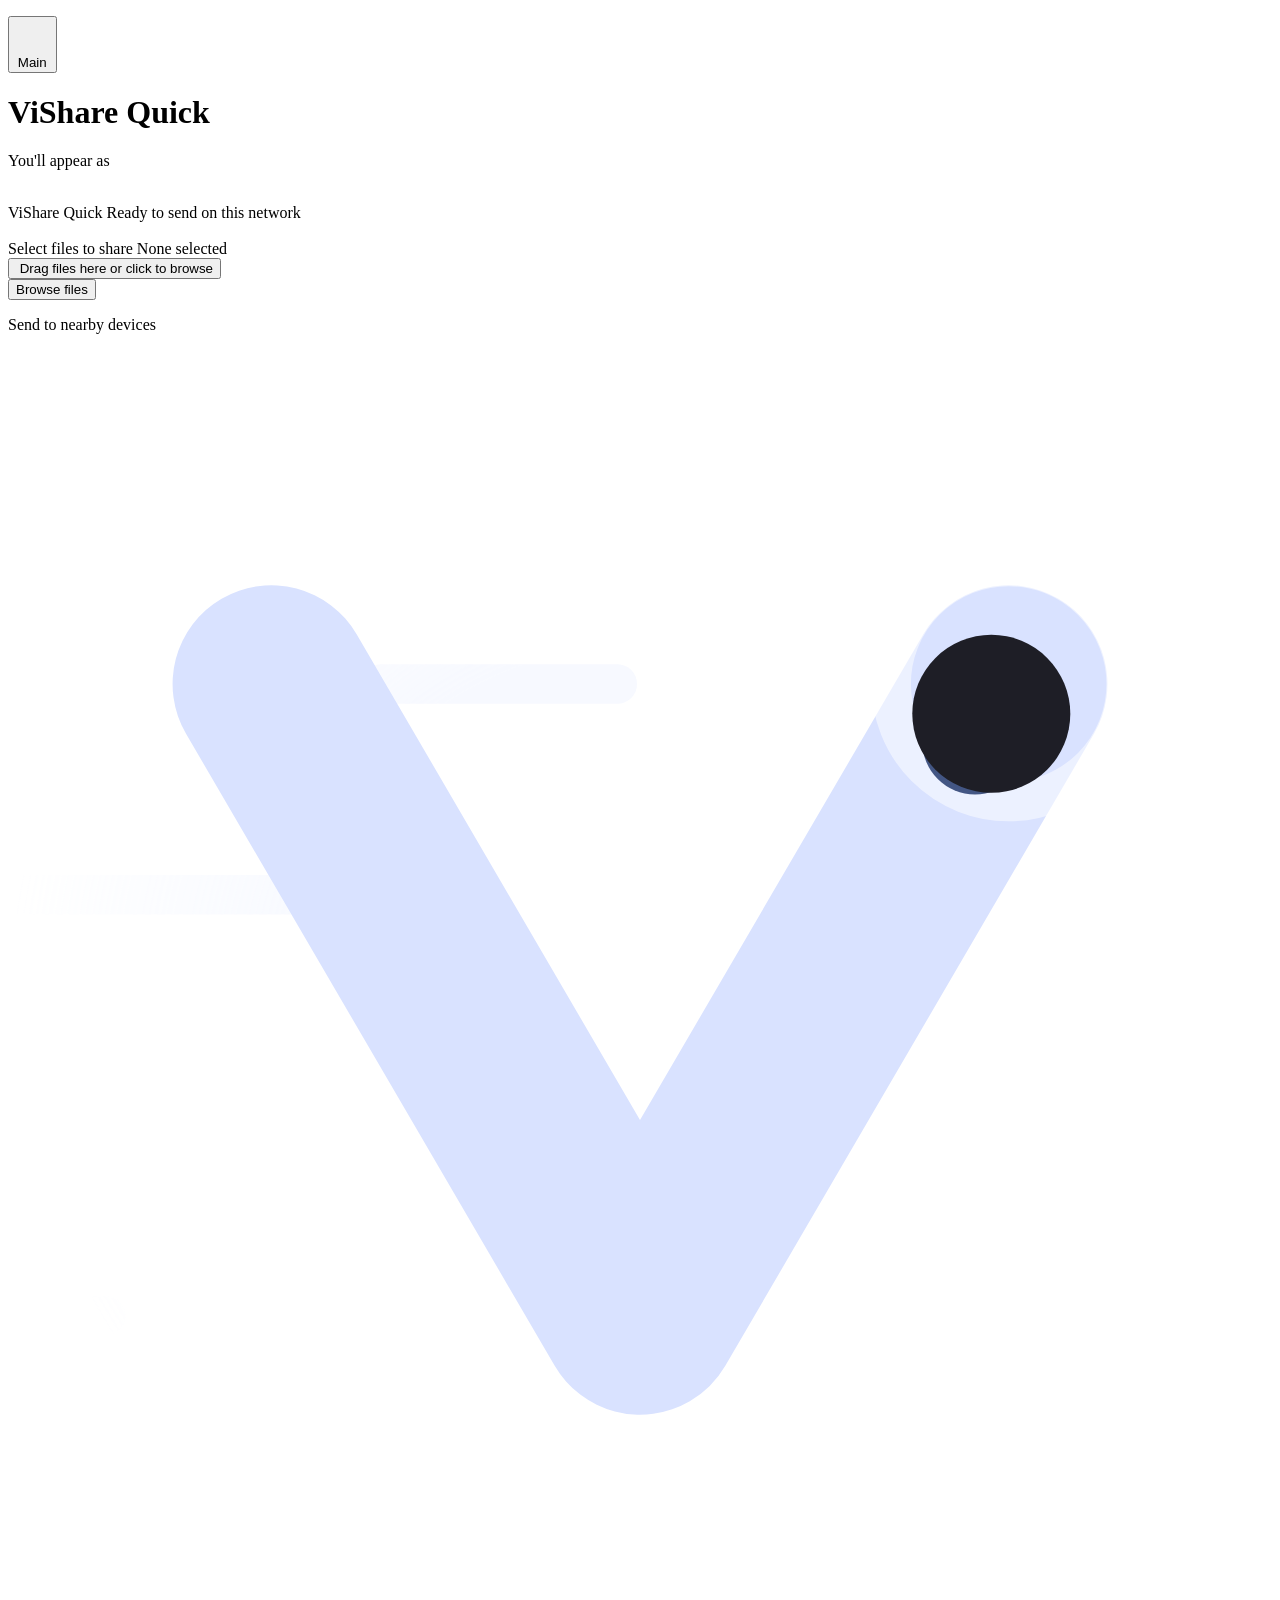
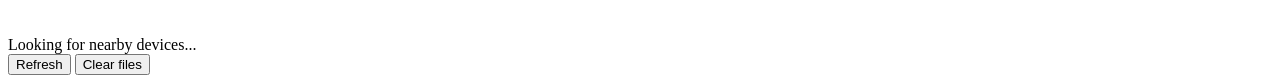
==== src/vishare_quick/ui/static/send-send.html @ 74871d6a "Release alpha_0.7 with the local Send interface" ====
<!doctype html>
<html lang="en">
  <head>
    <meta charset="UTF-8" />
    <meta name="viewport" content="width=device-width, initial-scale=1.0" />
    <meta name="vishare-token" content="__VISHARE_TOKEN__" />
    <meta name="vishare-version" content="__VISHARE_VERSION__" />
    <title>Send - ViShare Quick</title>
    <link
      rel="icon"
      type="image/svg+xml"
      href="/assets/vishare-quick-icon-squircle.svg"
    />
    <link rel="stylesheet" href="/styles/common.css" />
    <link rel="stylesheet" href="/styles/send.css" />
  </head>
  <body data-page="send">
    <p class="sr-only" id="status" role="status" aria-live="polite"></p>

    <button class="back-btn" type="button" data-href="index.html" aria-label="Back to main">
      <svg
        viewBox="0 0 24 24"
        fill="none"
        stroke-width="2.2"
        stroke-linecap="round"
        stroke-linejoin="round"
        aria-hidden="true"
      >
        <path d="M19 12H5M12 19l-7-7 7-7" />
      </svg>
      <span>Main</span>
    </button>

    <h1 class="mainText">ViShare Quick</h1>

    <p class="secText subtext">You'll appear as</p>
    <div class="user-info section">
      <div class="myIcon">
        <img src="/assets/laptop.png" alt="" />
      </div>
      <div class="user-desc">
        <span class="username mainText" data-device-name>ViShare Quick</span>
        <span class="status mainText" data-send-status>Ready to send on this network</span>
      </div>
    </div>

    <div class="file-selected-info section" data-send-dropzone>
      <div class="select-main">
        <div class="myIcon">
          <img src="/assets/link.png" alt="" />
        </div>
        <div class="select-files">
          <span class="select-text mainText">Select files to share</span>
          <span class="select-status mainText" data-send-files-status>None selected</span>
        </div>
      </div>
      <button class="drop-here" type="button" data-action="browse-files">
        <img src="/assets/drop-here.png" alt="" class="drop-here-icon" />
        <span class="select-drop mainText">Drag files here or click to browse</span>
      </button>
      <ul class="transfer-list send-file-list" data-send-file-list hidden></ul>
      <div class="select-button">
        <button class="select-btn" type="button" data-action="browse-files">
          <span>Browse files</span>
        </button>
      </div>
    </div>

    <p class="secText subtext">Send to nearby devices</p>
    <div class="file-info section">
      <div class="qr-code-main" aria-hidden="true">
        <div class="qr-code">
          <img src="/assets/qr.png" alt="" />
        </div>
      </div>

      <div class="send-devices" data-send-devices>
        <svg
          class="wait-logo"
          viewBox="12 12 96 96"
          xmlns="http://www.w3.org/2000/svg"
          role="img"
          aria-label="Looking for nearby devices"
        >
          <defs>
            <radialGradient
              id="sendWindFadeGrad"
              cx="60"
              cy="60"
              r="48"
              gradientUnits="userSpaceOnUse"
            >
              <stop offset="0.55" stop-color="#fff" />
              <stop offset="1" stop-color="#000" />
            </radialGradient>
            <mask
              id="sendWindFade"
              maskUnits="userSpaceOnUse"
              x="12"
              y="12"
              width="96"
              height="96"
            >
              <rect x="12" y="12" width="96" height="96" fill="url(#sendWindFadeGrad)" />
            </mask>
          </defs>

          <g
            mask="url(#sendWindFade)"
            stroke="#D9E2FF"
            stroke-width="3"
            stroke-linecap="round"
          >
            <line x1="0" y1="20" x2="28" y2="20" opacity="0.30">
              <animateTransform
                attributeName="transform"
                type="translate"
                from="-40 0"
                to="130 0"
                dur="2.4s"
                begin="-0.4s"
                repeatCount="indefinite"
              />
            </line>
            <line x1="0" y1="36" x2="18" y2="36" opacity="0.22">
              <animateTransform
                attributeName="transform"
                type="translate"
                from="-40 0"
                to="130 0"
                dur="1.8s"
                begin="-1.2s"
                repeatCount="indefinite"
              />
            </line>
            <line x1="0" y1="52" x2="34" y2="52" opacity="0.18">
              <animateTransform
                attributeName="transform"
                type="translate"
                from="-40 0"
                to="130 0"
                dur="2.8s"
                begin="-2s"
                repeatCount="indefinite"
              />
            </line>
            <line x1="0" y1="68" x2="22" y2="68" opacity="0.28">
              <animateTransform
                attributeName="transform"
                type="translate"
                from="-40 0"
                to="130 0"
                dur="2s"
                begin="-0.8s"
                repeatCount="indefinite"
              />
            </line>
            <line x1="0" y1="84" x2="30" y2="84" opacity="0.20">
              <animateTransform
                attributeName="transform"
                type="translate"
                from="-40 0"
                to="130 0"
                dur="2.6s"
                begin="-1.6s"
                repeatCount="indefinite"
              />
            </line>
            <line x1="0" y1="100" x2="16" y2="100" opacity="0.30">
              <animateTransform
                attributeName="transform"
                type="translate"
                from="-40 0"
                to="130 0"
                dur="1.6s"
                begin="-0.2s"
                repeatCount="indefinite"
              />
            </line>
          </g>

          <path
            d="M32 36 L60 84 L88 36"
            fill="none"
            stroke="#D9E2FF"
            stroke-width="15"
            stroke-linecap="round"
            stroke-linejoin="round"
          />

          <circle
            cx="88"
            cy="36"
            r="4"
            fill="none"
            stroke="#FFFFFF"
            stroke-width="3"
            opacity="0"
          >
            <animate
              attributeName="r"
              dur="1.8s"
              repeatCount="indefinite"
              keyTimes="0;0.69;0.7;1"
              values="4;4;4;18"
            />
            <animate
              attributeName="opacity"
              dur="1.8s"
              repeatCount="indefinite"
              keyTimes="0;0.69;0.7;1"
              values="0;0;0.8;0"
            />
          </circle>

          <circle r="4" fill="#314577" opacity="0">
            <animateMotion
              dur="1.8s"
              begin="0.12s"
              repeatCount="indefinite"
              calcMode="spline"
              keyTimes="0;1"
              keySplines="0.45 0 0.2 1"
              path="M32 36 L60 84 L88 36"
            />
            <animate
              attributeName="opacity"
              dur="1.8s"
              begin="0.12s"
              repeatCount="indefinite"
              keyTimes="0;0.1;0.85;1"
              values="0;0.9;0.9;0"
            />
          </circle>

          <circle r="6" fill="#1e1e26" opacity="0">
            <animateMotion
              dur="1.8s"
              repeatCount="indefinite"
              calcMode="spline"
              keyTimes="0;1"
              keySplines="0.45 0 0.2 1"
              path="M32 36 L60 84 L88 36"
            />
            <animate
              attributeName="opacity"
              dur="1.8s"
              repeatCount="indefinite"
              keyTimes="0;0.1;0.85;1"
              values="0;1;1;0"
            />
          </circle>
        </svg>
        <span class="wait mainText" data-send-device-text
          >Looking for nearby devices...</span
        >
      </div>

      <ul class="send-peer-list" data-send-peer-list hidden></ul>
      <p class="send-error" data-send-error hidden></p>

      <div class="send-actions">
        <button class="logs-button" type="button" data-action="refresh-peers">
          Refresh
        </button>
        <button class="cancel-button" type="button" data-action="clear-files">
          Clear files
        </button>
      </div>
    </div>

    <input type="file" data-file-input multiple hidden />

    <script src="/app.js"></script>
  </body>
</html>
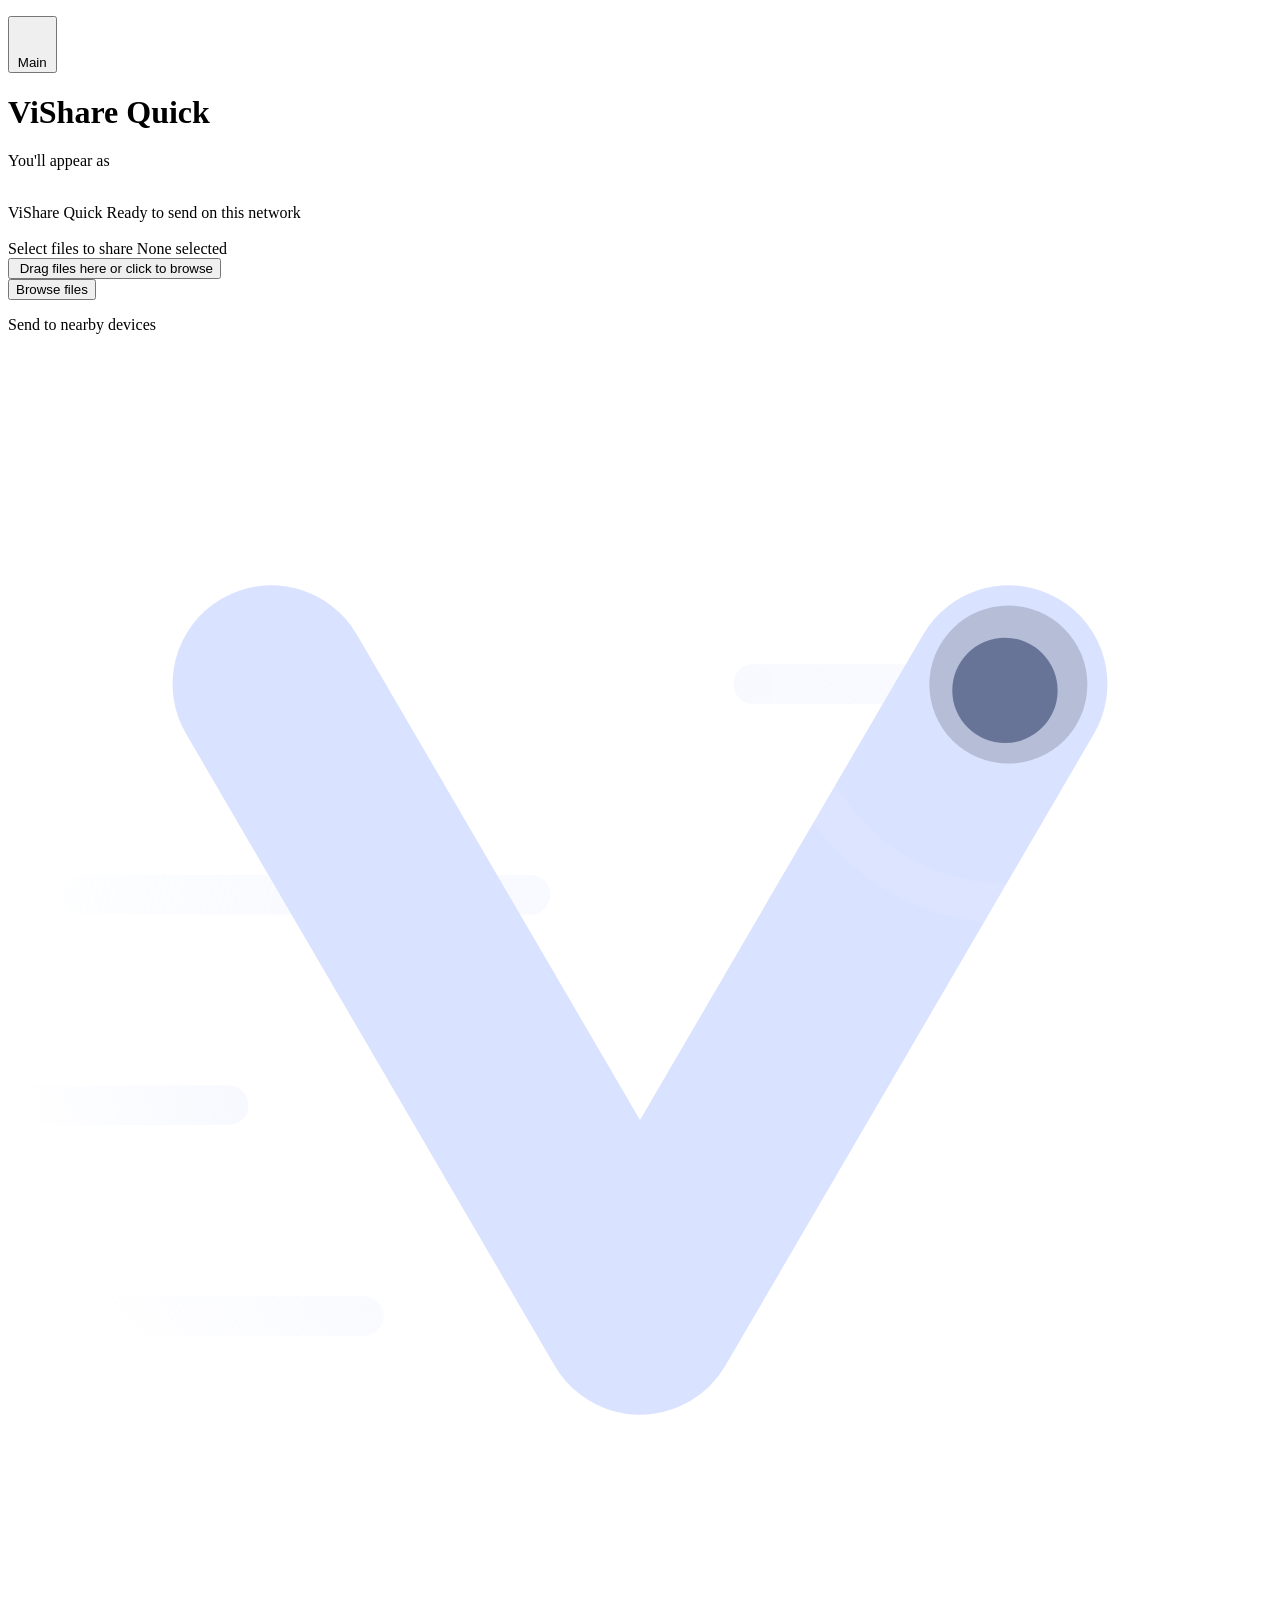
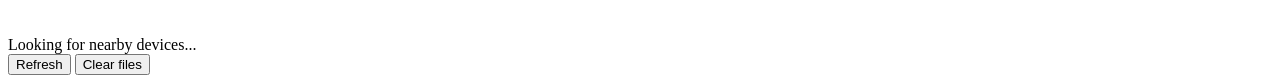
==== commit 02bcbc7e: "Add send-only Windows Nearby Sharing handoff" ====
--- a/src/vishare_quick/ui/static/send-send.html
+++ b/src/vishare_quick/ui/static/send-send.html
@@ -269,6 +269,22 @@
       </div>
     </div>
 
+    <div class="windows-share section" data-windows-share hidden>
+      <div class="windows-share-copy">
+        <span class="windows-share-title mainText" data-windows-share-label
+          >Windows Nearby Sharing</span
+        >
+        <span class="windows-share-status" data-windows-share-status></span>
+      </div>
+      <button
+        class="windows-share-btn"
+        type="button"
+        data-action="windows-share"
+      >
+        Send via Windows
+      </button>
+    </div>
+
     <input type="file" data-file-input multiple hidden />
 
     <script src="/app.js"></script>
